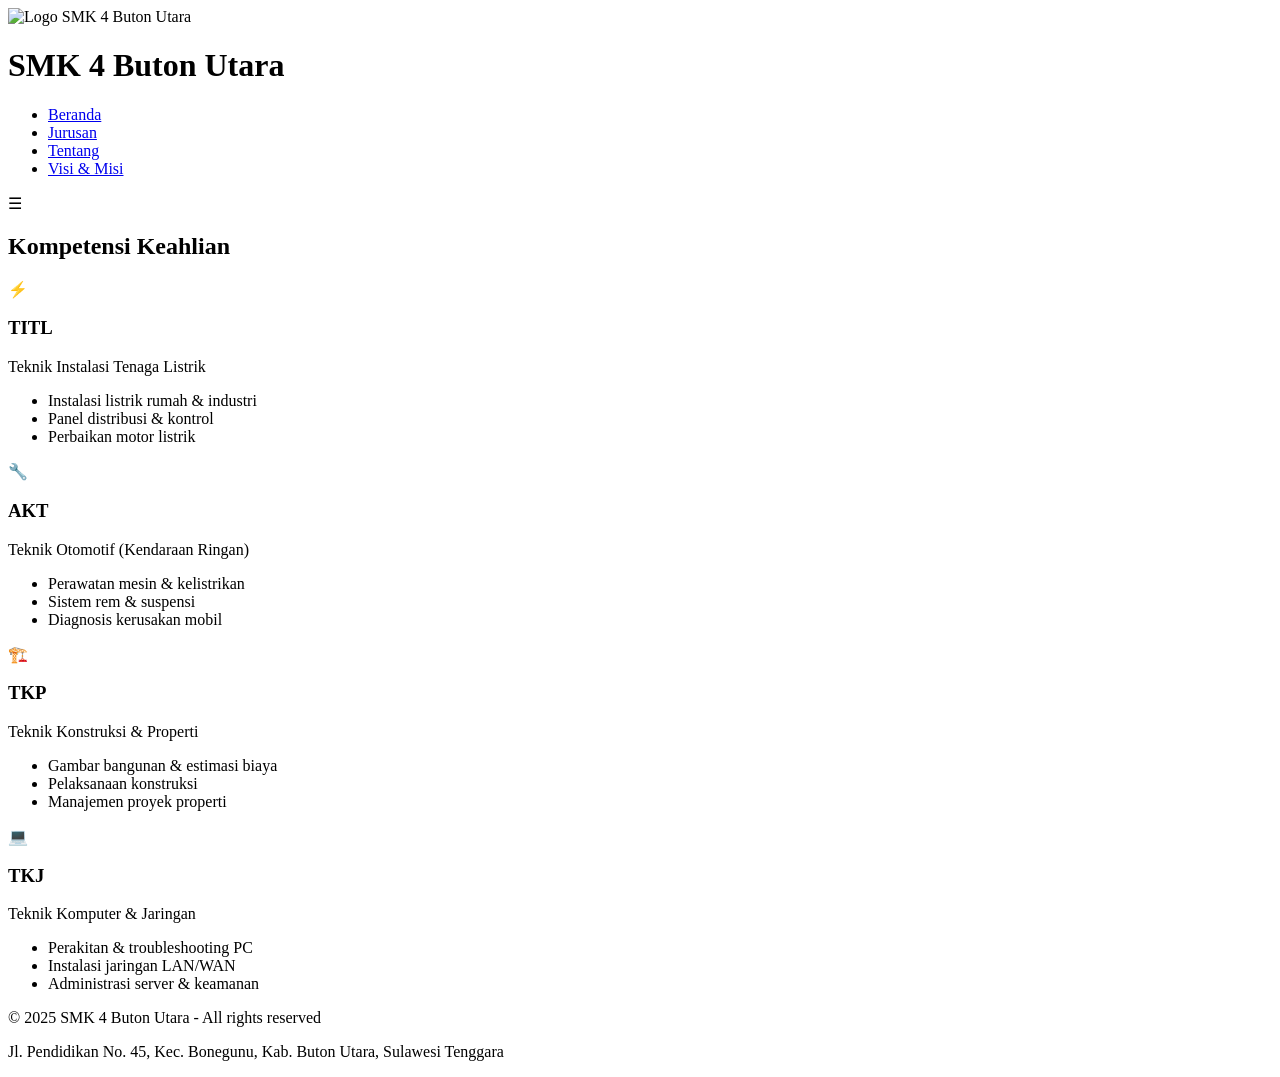
==== jurusan.html @ 346c0257 "update" ====
<!DOCTYPE html>
<html lang="id">
<head>
    <meta charset="UTF-8">
    <meta name="viewport" content="width=device-width, initial-scale=1.0">
    <title>Jurusan - SMK 4 Buton Utara</title>
    <link rel="stylesheet" href="css/style.css">
    <link href="https://fonts.googleapis.com/css2?family=Poppins:wght@300;400;500;600;700&display=swap" rel="stylesheet">
</head>
<body>
    <header>
        <div class="container nav-container">
            <div class="logo-area">
                <img src="images/logo-sekolah.png" alt="Logo SMK 4 Buton Utara" class="logo">
                <h1>SMK 4 Buton Utara</h1>
            </div>
            <nav>
                <ul class="nav-links">
                    <li><a href="index.html">Beranda</a></li>
                    <li><a href="jurusan.html" class="active">Jurusan</a></li>
                    <li><a href="tentang.html">Tentang</a></li>
                    <li><a href="visimisi.html">Visi & Misi</a></li>
                </ul>
                <div class="menu-toggle">☰</div>
            </nav>
        </div>
    </header>

    <main class="container">
        <h2 class="page-title">Kompetensi Keahlian</h2>
        <div class="jurusan-grid">
            <div class="jurusan-card">
                <div class="jurusan-icon">⚡</div>
                <h3>TITL</h3>
                <p>Teknik Instalasi Tenaga Listrik</p>
                <ul>
                    <li>Instalasi listrik rumah & industri</li>
                    <li>Panel distribusi & kontrol</li>
                    <li>Perbaikan motor listrik</li>
                </ul>
            </div>
            <div class="jurusan-card">
                <div class="jurusan-icon">🔧</div>
                <h3>AKT</h3>
                <p>Teknik Otomotif (Kendaraan Ringan)</p>
                <ul>
                    <li>Perawatan mesin & kelistrikan</li>
                    <li>Sistem rem & suspensi</li>
                    <li>Diagnosis kerusakan mobil</li>
                </ul>
            </div>
            <div class="jurusan-card">
                <div class="jurusan-icon">🏗️</div>
                <h3>TKP</h3>
                <p>Teknik Konstruksi & Properti</p>
                <ul>
                    <li>Gambar bangunan & estimasi biaya</li>
                    <li>Pelaksanaan konstruksi</li>
                    <li>Manajemen proyek properti</li>
                </ul>
            </div>
            <div class="jurusan-card">
                <div class="jurusan-icon">💻</div>
                <h3>TKJ</h3>
                <p>Teknik Komputer & Jaringan</p>
                <ul>
                    <li>Perakitan & troubleshooting PC</li>
                    <li>Instalasi jaringan LAN/WAN</li>
                    <li>Administrasi server & keamanan</li>
                </ul>
            </div>
        </div>
    </main>

    <footer>
        <div class="container">
            <p>&copy; 2025 SMK 4 Buton Utara - All rights reserved</p>
            <p>Jl. Pendidikan No. 45, Kec. Bonegunu, Kab. Buton Utara, Sulawesi Tenggara</p>
        </div>
    </footer>
    <script src="js/script.js"></script>
</body>
</html>
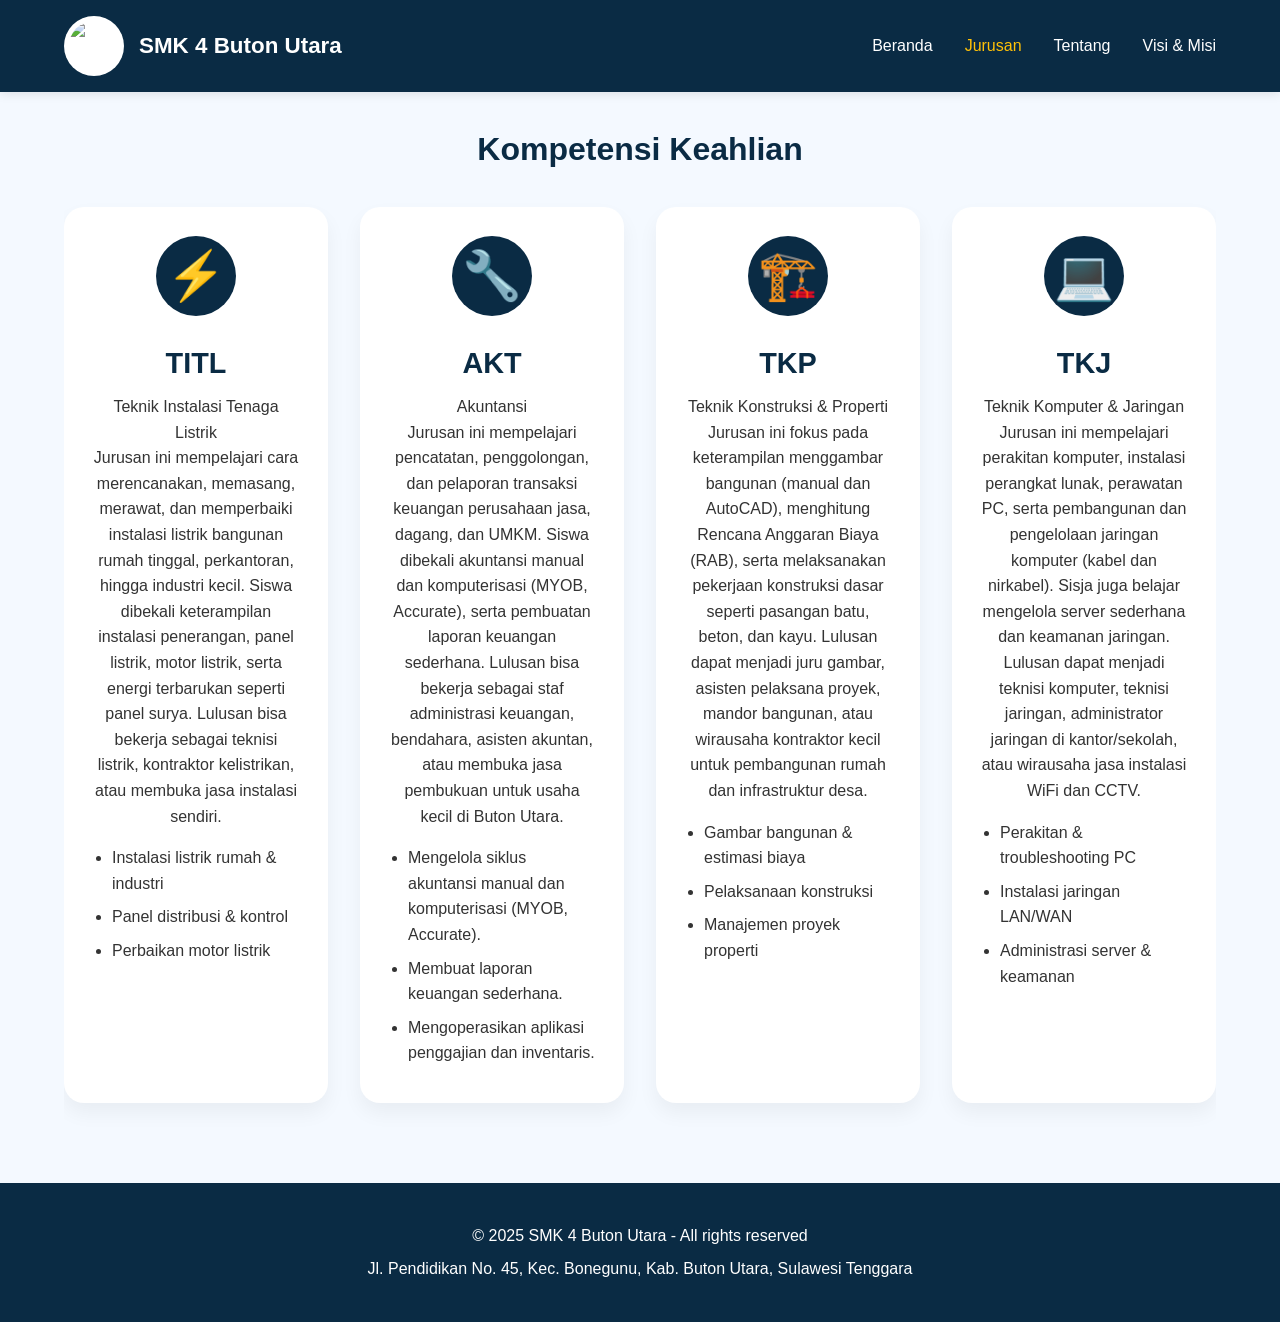
==== commit 930c503e: "update" ====
--- a/jurusan.html
+++ b/jurusan.html
@@ -11,7 +11,7 @@
     <header>
         <div class="container nav-container">
             <div class="logo-area">
-                <img src="images/logo-sekolah.png" alt="Logo SMK 4 Buton Utara" class="logo">
+                <img src="image/logosekolah.png" alt="Logo SMK 4 Buton Utara" class="logo">
                 <h1>SMK 4 Buton Utara</h1>
             </div>
             <nav>
@@ -33,6 +33,7 @@
                 <div class="jurusan-icon">⚡</div>
                 <h3>TITL</h3>
                 <p>Teknik Instalasi Tenaga Listrik</p>
+                <p>Jurusan ini mempelajari cara merencanakan, memasang, merawat, dan memperbaiki instalasi listrik bangunan rumah tinggal, perkantoran, hingga industri kecil. Siswa dibekali keterampilan instalasi penerangan, panel listrik, motor listrik, serta energi terbarukan seperti panel surya. Lulusan bisa bekerja sebagai teknisi listrik, kontraktor kelistrikan, atau membuka jasa instalasi sendiri.</p>
                 <ul>
                     <li>Instalasi listrik rumah & industri</li>
                     <li>Panel distribusi & kontrol</li>
@@ -42,17 +43,21 @@
             <div class="jurusan-card">
                 <div class="jurusan-icon">🔧</div>
                 <h3>AKT</h3>
-                <p>Teknik Otomotif (Kendaraan Ringan)</p>
+                <p>Akuntansi</p>
+                <p>Jurusan ini mempelajari pencatatan, penggolongan, dan pelaporan transaksi keuangan perusahaan jasa, dagang, dan UMKM. Siswa dibekali akuntansi manual dan komputerisasi (MYOB, Accurate), serta pembuatan laporan keuangan sederhana. Lulusan bisa bekerja sebagai staf administrasi keuangan, bendahara, asisten akuntan, atau membuka jasa pembukuan untuk usaha kecil di Buton Utara.</p>
                 <ul>
-                    <li>Perawatan mesin & kelistrikan</li>
-                    <li>Sistem rem & suspensi</li>
-                    <li>Diagnosis kerusakan mobil</li>
+                    <li>Mengelola siklus akuntansi manual dan komputerisasi (MYOB, Accurate).
+
+</li>
+                    <li>Membuat laporan keuangan sederhana.</li>
+                    <li>Mengoperasikan aplikasi penggajian dan inventaris.</li>
                 </ul>
             </div>
             <div class="jurusan-card">
                 <div class="jurusan-icon">🏗️</div>
                 <h3>TKP</h3>
                 <p>Teknik Konstruksi & Properti</p>
+                <p>Jurusan ini fokus pada keterampilan menggambar bangunan (manual dan AutoCAD), menghitung Rencana Anggaran Biaya (RAB), serta melaksanakan pekerjaan konstruksi dasar seperti pasangan batu, beton, dan kayu. Lulusan dapat menjadi juru gambar, asisten pelaksana proyek, mandor bangunan, atau wirausaha kontraktor kecil untuk pembangunan rumah dan infrastruktur desa.</p>
                 <ul>
                     <li>Gambar bangunan & estimasi biaya</li>
                     <li>Pelaksanaan konstruksi</li>
@@ -63,6 +68,7 @@
                 <div class="jurusan-icon">💻</div>
                 <h3>TKJ</h3>
                 <p>Teknik Komputer & Jaringan</p>
+                <p>Jurusan ini mempelajari perakitan komputer, instalasi perangkat lunak, perawatan PC, serta pembangunan dan pengelolaan jaringan komputer (kabel dan nirkabel). Sisja juga belajar mengelola server sederhana dan keamanan jaringan. Lulusan dapat menjadi teknisi komputer, teknisi jaringan, administrator jaringan di kantor/sekolah, atau wirausaha jasa instalasi WiFi dan CCTV.</p>
                 <ul>
                     <li>Perakitan & troubleshooting PC</li>
                     <li>Instalasi jaringan LAN/WAN</li>
--- a/css/style.css
+++ b/css/style.css
@@ -0,0 +1,334 @@
+* {
+    margin: 0;
+    padding: 0;
+    box-sizing: border-box;
+}
+
+body {
+    font-family: 'Poppins', sans-serif;
+    line-height: 1.6;
+    background: #f4f9ff;
+    color: #333;
+}
+
+.container {
+    width: 90%;
+    max-width: 1200px;
+    margin: auto;
+    overflow: hidden;
+}
+
+/* Header & Navigation */
+header {
+    background: #0a2b44;
+    color: #fff;
+    padding: 1rem 0;
+    position: sticky;
+    top: 0;
+    z-index: 100;
+    box-shadow: 0 2px 10px rgba(0,0,0,0.1);
+}
+
+.nav-container {
+    display: flex;
+    justify-content: space-between;
+    align-items: center;
+    flex-wrap: wrap;
+}
+
+.logo-area {
+    display: flex;
+    align-items: center;
+    gap: 15px;
+}
+
+.logo {
+    width: 60px;
+    height: 60px;
+    object-fit: contain;
+    background: white;
+    border-radius: 50%;
+    padding: 5px;
+}
+
+.logo-area h1 {
+    font-size: 1.4rem;
+    font-weight: 600;
+}
+
+.nav-links {
+    display: flex;
+    list-style: none;
+    gap: 2rem;
+}
+
+.nav-links a {
+    color: #fff;
+    text-decoration: none;
+    font-weight: 500;
+    transition: color 0.3s;
+}
+
+.nav-links a:hover, .nav-links a.active {
+    color: #ffc107;
+}
+
+.menu-toggle {
+    display: none;
+    font-size: 1.8rem;
+    cursor: pointer;
+}
+
+/* Jumbotron Slider */
+.jumbotron {
+    position: relative;
+    height: 500px;
+    overflow: hidden;
+}
+
+.slider {
+    position: relative;
+    width: 100%;
+    height: 100%;
+}
+
+.slide {
+    position: absolute;
+    width: 100%;
+    height: 100%;
+    background-size: cover;
+    background-position: center;
+    opacity: 0;
+    transition: opacity 0.8s ease;
+    display: flex;
+    align-items: center;
+    justify-content: center;
+    text-align: center;
+}
+
+.slide.active {
+    opacity: 1;
+}
+
+.slide-content {
+    color: white;
+    padding: 0 1rem;
+    max-width: 800px;
+}
+
+.slide-content h2 {
+    font-size: 2.8rem;
+    margin-bottom: 1rem;
+    text-shadow: 2px 2px 5px rgba(0,0,0,0.5);
+}
+
+.slide-content p {
+    font-size: 1.2rem;
+    margin-bottom: 1.5rem;
+}
+
+.btn {
+    display: inline-block;
+    background: #ffc107;
+    color: #0a2b44;
+    padding: 12px 28px;
+    border-radius: 40px;
+    text-decoration: none;
+    font-weight: bold;
+    transition: 0.3s;
+}
+
+.btn:hover {
+    background: #ffcd38;
+    transform: scale(1.05);
+}
+
+.slider-btn {
+    position: absolute;
+    top: 50%;
+    transform: translateY(-50%);
+    background: rgba(0,0,0,0.5);
+    color: white;
+    border: none;
+    padding: 12px 18px;
+    cursor: pointer;
+    font-size: 1.5rem;
+    z-index: 10;
+    border-radius: 50%;
+}
+
+.prev { left: 20px; }
+.next { right: 20px; }
+
+.slider-dots {
+    position: absolute;
+    bottom: 20px;
+    left: 0;
+    right: 0;
+    text-align: center;
+}
+
+.dot {
+    display: inline-block;
+    width: 12px;
+    height: 12px;
+    background: #bbb;
+    border-radius: 50%;
+    margin: 0 5px;
+    cursor: pointer;
+}
+
+.dot.active {
+    background: #ffc107;
+}
+
+/* Info Panels */
+.info-panels {
+    display: flex;
+    gap: 2rem;
+    margin: 3rem 0;
+    flex-wrap: wrap;
+}
+
+.panel {
+    background: white;
+    flex: 1;
+    padding: 1.5rem;
+    border-radius: 12px;
+    box-shadow: 0 5px 15px rgba(0,0,0,0.08);
+    border-left: 5px solid #ffc107;
+}
+
+.panel h3 {
+    margin-bottom: 1rem;
+    color: #0a2b44;
+}
+
+.sambutan {
+    background: #e8f0fe;
+    padding: 2rem;
+    border-radius: 20px;
+    margin-bottom: 2rem;
+}
+
+.sambutan h2 {
+    color: #0a2b44;
+    margin-bottom: 1rem;
+}
+
+/* Jurusan Page */
+.page-title {
+    text-align: center;
+    margin: 2rem 0;
+    font-size: 2rem;
+    color: #0a2b44;
+    position: relative;
+}
+
+.jurusan-grid {
+    display: grid;
+    grid-template-columns: repeat(auto-fit, minmax(250px, 1fr));
+    gap: 2rem;
+    margin: 2rem 0;
+}
+
+.jurusan-card {
+    background: white;
+    padding: 1.8rem;
+    border-radius: 20px;
+    text-align: center;
+    transition: 0.3s;
+    box-shadow: 0 10px 20px rgba(0,0,0,0.05);
+}
+
+.jurusan-card:hover {
+    transform: translateY(-8px);
+    box-shadow: 0 15px 30px rgba(0,0,0,0.1);
+}
+
+.jurusan-icon {
+    font-size: 3rem;
+    background: #0a2b44;
+    display: inline-block;
+    width: 80px;
+    height: 80px;
+    line-height: 80px;
+    border-radius: 50%;
+    color: #ffc107;
+    margin-bottom: 1rem;
+}
+
+.jurusan-card h3 {
+    font-size: 1.8rem;
+    margin: 0.5rem 0;
+    color: #0a2b44;
+}
+
+.jurusan-card ul {
+    text-align: left;
+    margin-top: 1rem;
+    padding-left: 1.2rem;
+}
+
+.jurusan-card li {
+    margin: 0.5rem 0;
+}
+
+/* Content Pages */
+.content-box {
+    background: white;
+    padding: 2rem;
+    border-radius: 24px;
+    margin: 2rem 0;
+    box-shadow: 0 5px 15px rgba(0,0,0,0.05);
+}
+
+.visi-box, .misi-box, .tujuan-box {
+    border-left: 8px solid #ffc107;
+}
+
+.content-box h3 {
+    color: #0a2b44;
+    margin-bottom: 1rem;
+    font-size: 1.6rem;
+}
+
+/* Footer */
+footer {
+    background: #0a2b44;
+    color: white;
+    text-align: center;
+    padding: 2rem 0;
+    margin-top: 3rem;
+}
+
+footer p {
+    margin: 0.5rem 0;
+}
+
+/* Responsive */
+@media (max-width: 768px) {
+    .menu-toggle {
+        display: block;
+    }
+    .nav-links {
+        display: none;
+        width: 100%;
+        flex-direction: column;
+        background: #0a2b44;
+        text-align: center;
+        padding: 1rem 0;
+    }
+    .nav-links.show {
+        display: flex;
+    }
+    .slide-content h2 {
+        font-size: 1.8rem;
+    }
+    .info-panels {
+        flex-direction: column;
+    }
+    .logo-area h1 {
+        font-size: 1rem;
+    }
+}
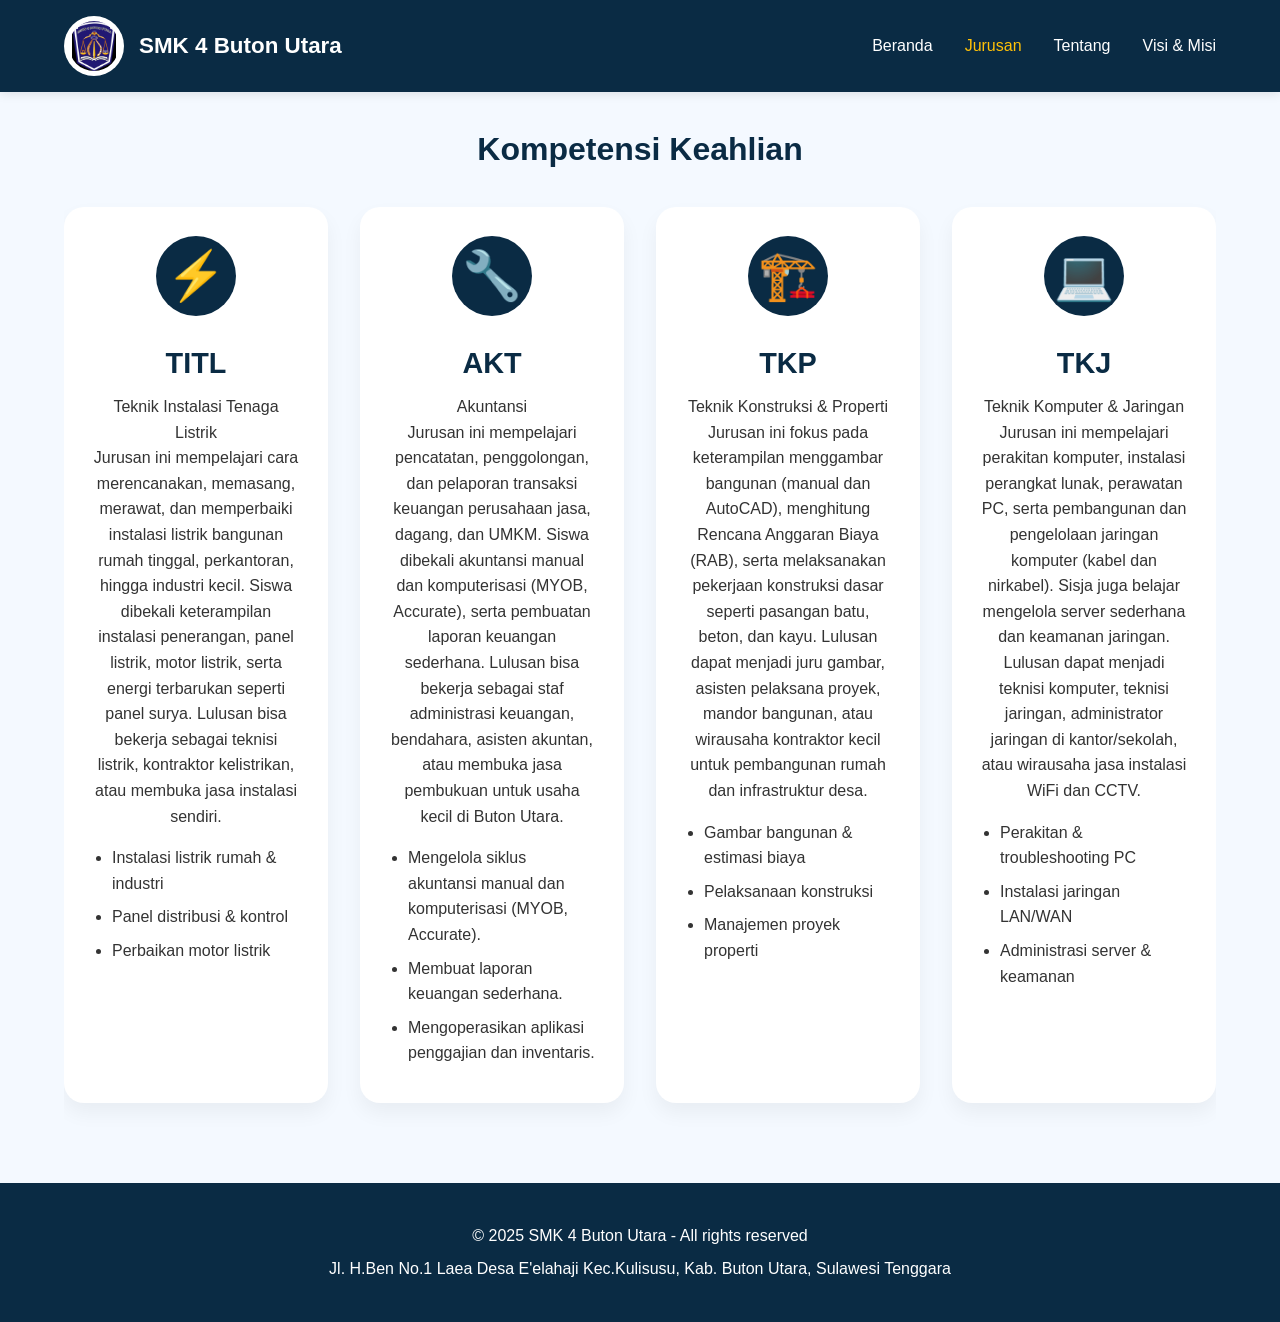
==== commit 0a6c638e: "update" ====
--- a/jurusan.html
+++ b/jurusan.html
@@ -11,7 +11,7 @@
     <header>
         <div class="container nav-container">
             <div class="logo-area">
-                <img src="image/logosekolah.png" alt="Logo SMK 4 Buton Utara" class="logo">
+                <img src="image/logosekolah.png.jpg" alt="Logo SMK 4 Buton Utara" class="logo">
                 <h1>SMK 4 Buton Utara</h1>
             </div>
             <nav>
@@ -81,7 +81,7 @@
     <footer>
         <div class="container">
             <p>&copy; 2025 SMK 4 Buton Utara - All rights reserved</p>
-            <p>Jl. Pendidikan No. 45, Kec. Bonegunu, Kab. Buton Utara, Sulawesi Tenggara</p>
+            <p>Jl. H.Ben No.1 Laea Desa E'elahaji Kec.Kulisusu, Kab. Buton Utara, Sulawesi Tenggara</p>
         </div>
     </footer>
     <script src="js/script.js"></script>
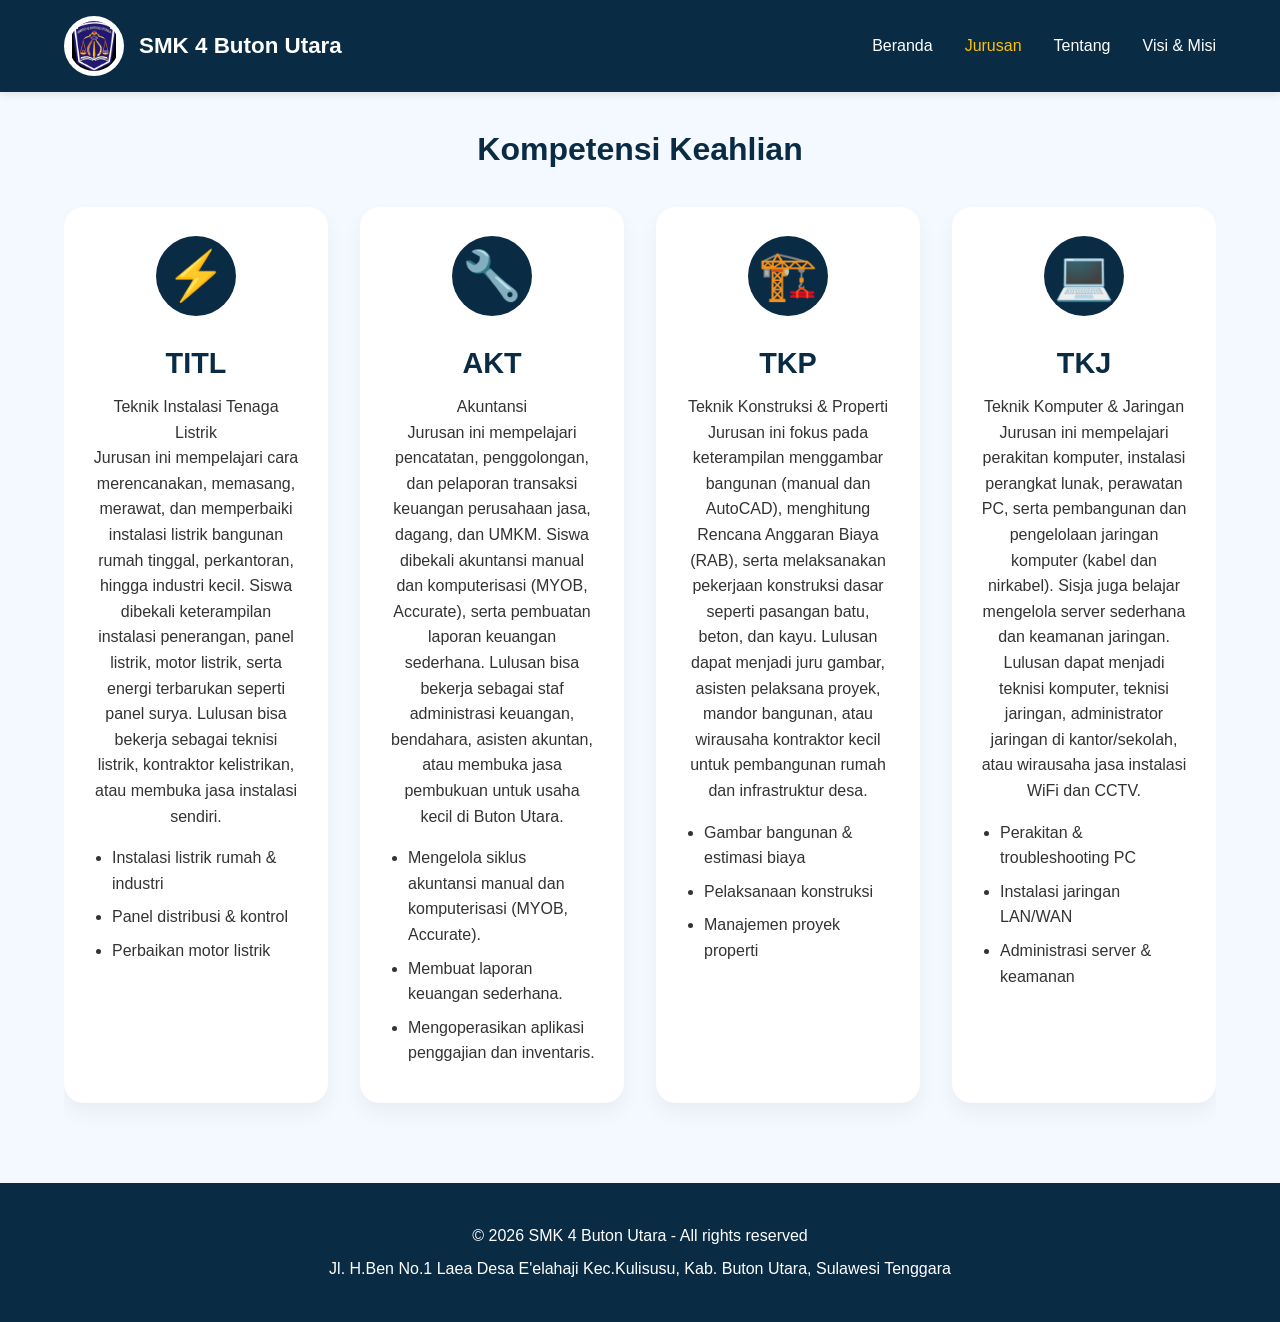
==== commit 69b35b01: "Update jurusan.html" ====
--- a/jurusan.html
+++ b/jurusan.html
@@ -80,7 +80,7 @@
 
     <footer>
         <div class="container">
-            <p>&copy; 2025 SMK 4 Buton Utara - All rights reserved</p>
+            <p>&copy; 2026 SMK 4 Buton Utara - All rights reserved</p>
             <p>Jl. H.Ben No.1 Laea Desa E'elahaji Kec.Kulisusu, Kab. Buton Utara, Sulawesi Tenggara</p>
         </div>
     </footer>
